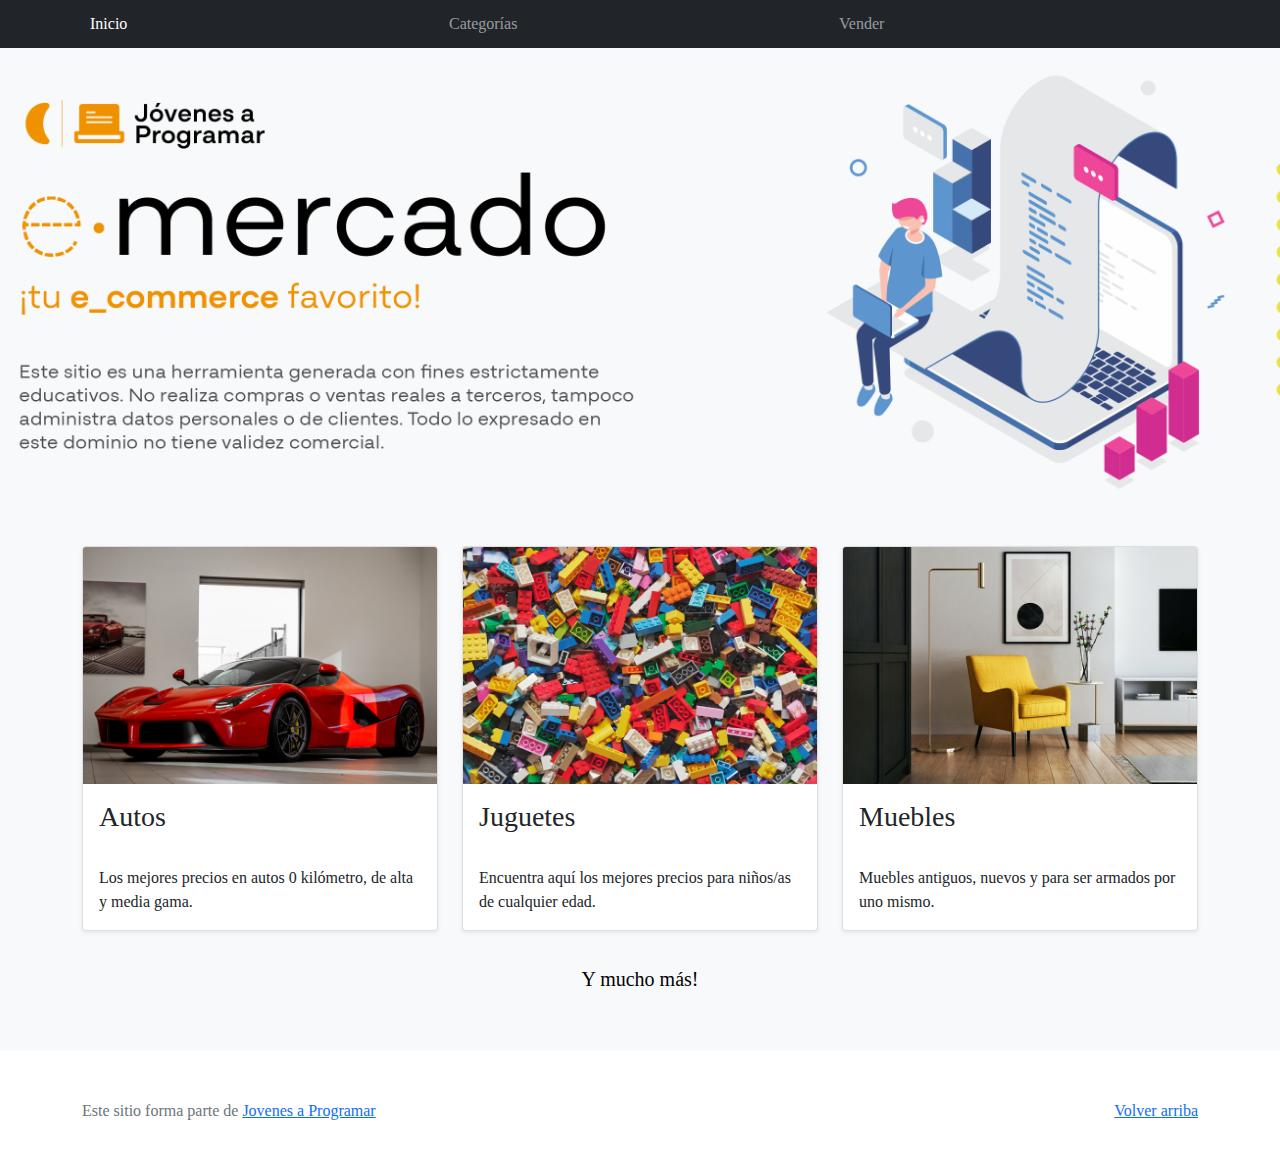
==== index.html @ 6482ea5a "first commit" ====
<!DOCTYPE html>
<html lang="es">

<head>
  <meta http-equiv="Content-Type" content="text/html; charset=UTF-8">
  <meta name="viewport" content="width=device-width, initial-scale=1, shrink-to-fit=no">
  <title>eMercado - Todo lo que busques está aquí</title>

  <link href="https://fonts.googleapis.com/css?family=Raleway:300,300i,400,400i,700,700i,900,900i" rel="stylesheet">
  <link href="css/bootstrap.min.css" rel="stylesheet">
  <link href="css/styles.css" rel="stylesheet">
</head>

<body>
  <nav class="navbar navbar-expand-lg navbar-dark bg-dark p-1">
    <div class="container">
      <button class="navbar-toggler" type="button" data-bs-toggle="collapse" data-bs-target="#navbarNav"
        aria-controls="navbarNav" aria-expanded="false" aria-label="Toggle navigation">
        <span class="navbar-toggler-icon"></span>
      </button>
      <div class="collapse navbar-collapse" id="navbarNav">
        <ul class="navbar-nav w-100 justify-content-between">
          <li class="nav-item">
            <a class="nav-link active" href="index.html">Inicio</a>
          </li>
          <li class="nav-item">
            <a class="nav-link" href="categories.html">Categorías</a>
          </li>
          <li class="nav-item">
            <a class="nav-link" href="sell.html">Vender</a>
          </li>
          <li class="nav-item">
          </li>
        </ul>
      </div>
    </div>
  </nav>
  <main>
    <div class="jumbotron text-center"></div>
    <div class="album py-5 bg-light">
      <div class="container">
        <div class="row">
          <div class="col-md-4">
            <div class="card mb-4 shadow-sm custom-card cursor-active" id="autos">
              <img class="bd-placeholder-img card-img-top" src="img/cars_index.jpg"
                alt="Imgagen representativa de la categoría 'Autos'">
              <h3 class="m-3">Autos</h3>
              <div class="card-body">
                <p class="card-text">Los mejores precios en autos 0 kilómetro, de alta y media gama.</p>
              </div>
            </div>
          </div>
          <div class="col-md-4">
            <div class="card mb-4 shadow-sm custom-card cursor-active" id="juguetes">
              <img class="bd-placeholder-img card-img-top" src="img/toys_index.jpg"
                alt="Imgagen representativa de la categoría 'Juguetes'">
              <h3 class="m-3">Juguetes</h3>
              <div class="card-body">
                <p class="card-text">Encuentra aquí los mejores precios para niños/as de cualquier edad.</p>
              </div>
            </div>
          </div>
          <div class="col-md-4">
            <div class="card mb-4 shadow-sm custom-card cursor-active" id="muebles">
              <img class="bd-placeholder-img card-img-top" src="img/furniture_index.jpg"
                alt="Imgagen representativa de la categoría 'Muebles'">
              <h3 class="m-3">Muebles</h3>
              <div class="card-body">
                <p class="card-text">Muebles antiguos, nuevos y para ser armados por uno mismo.</p>
              </div>
            </div>
          </div>
        </div>
        <div class="row">
          <a class="btn btn-light btn-lg btn-block" href="categories.html">Y mucho más!</a>
        </div>
      </div>
    </div>
  </main>
  <footer class="text-muted">
    <div class="container">
      <p class="float-end">
        <a href="#">Volver arriba</a>
      </p>
      <p>Este sitio forma parte de <a href="https://jovenesaprogramar.edu.uy/" target="_blank">Jovenes a Programar</a></p>
    </div>
  </footer>
  <script src="js/bootstrap.bundle.min.js"></script>
  <script src="js/index.js"></script>
  <script src="js/init.js"></script>
</body>

</html>
---- css/styles.css ----
.jumbotron,
.card-body,
.container,
.site-header {
  font-family: 'Verdana', serif !important;
}

.jumbotron .display-4 {
  font-weight: bold;
}

nav a {
  text-decoration: none;
}

.bd-placeholder-img {
  font-size: 1.125rem;
  text-anchor: middle;
  -webkit-user-select: none;
  -moz-user-select: none;
  -ms-user-select: none;
  user-select: none;
}

@media (min-width: 768px) {
  .bd-placeholder-img-lg {
    font-size: 3.5rem;
  }
}

.jumbotron {
  height: 50vh;
  padding: 5em inherit;
  margin-bottom: 0;
  background-color: #53C0FB;
  background: url('../img/cover_back.png');
  background-size: cover;
  background-position: center;
  background-repeat: no-repeat;
  color: black;
  font-weight: bold;
}

@media (min-width: 768px) {
  .jumbotron {
    padding-top: 6rem;
    padding-bottom: 6rem;
  }
}

.jumbotron p:last-child {
  margin-bottom: 0;
}

.jumbotron-heading {
  font-weight: 300;
}

.jumbotron .container {
  max-width: 40rem;
  background-color: rgba(255, 255, 255, 0.5);
  border-radius: 10px;
  text-shadow: 1px 1px 2px grey;
}

.jumbotron .lead {
  font-size: 38px;
}

footer {
  padding-top: 3rem;
  padding-bottom: 3rem;
}

footer p {
  margin-bottom: .25rem;
}

.site-header a {
  color: white;
  transition: ease-in-out color .15s;
}

.site-header .dropdown-menu a {
  color: black;
}

.dropzone {
  border: 2px dashed #0087F7;
  border-radius: 5px;
  background: white;
}

.img-fit {
  max-height: 100%;
}

.alert {
  position: fixed;
  top: 80px;
  width: 50%;
  left: 50%;
  transform: translate(-50%, 0);
}

.lds-ring {
  display: inline-block;
  position: relative;
  width: 64px;
  height: 64px;
  top: 50%;
  left: 50%;
}

.cursor-active {
  cursor: pointer;
}

.left {
  float: left;
  padding: 4px;
  background-color: rgba(255, 255, 255, 0.5);
}

.lds-ring div {
  box-sizing: border-box;
  display: block;
  position: absolute;
  width: 51px;
  height: 51px;
  margin: 6px;
  border: 6px solid #fff;
  border-radius: 50%;
  animation: lds-ring 1.2s cubic-bezier(0.5, 0, 0.5, 1) infinite;
  border-color: #fff transparent transparent transparent;
}

.lds-ring div:nth-child(1) {
  animation-delay: -0.45s;
}

.lds-ring div:nth-child(2) {
  animation-delay: -0.3s;
}

.lds-ring div:nth-child(3) {
  animation-delay: -0.15s;
}

@keyframes lds-ring {
  0% {
    transform: rotate(0deg);
  }

  100% {
    transform: rotate(360deg);
  }
}

.signin {
  width: 100%;
  max-width: 330px;
  padding: 15px;
  margin: auto;
}

#spinner-wrapper {
  position: fixed;
  background-color: rgba(0, 0, 0, 0.5);
  width: 100%;
  height: 100%;
  top: 0;
  left: 0;
  z-index: 1021;
  display: none;
}

main {
  min-height: calc(100vh - 210px);
}

a.custom-card,
a.custom-card:hover {
  color: inherit;
  text-decoration: inherit;
}

.checked {
  color: orange;
}
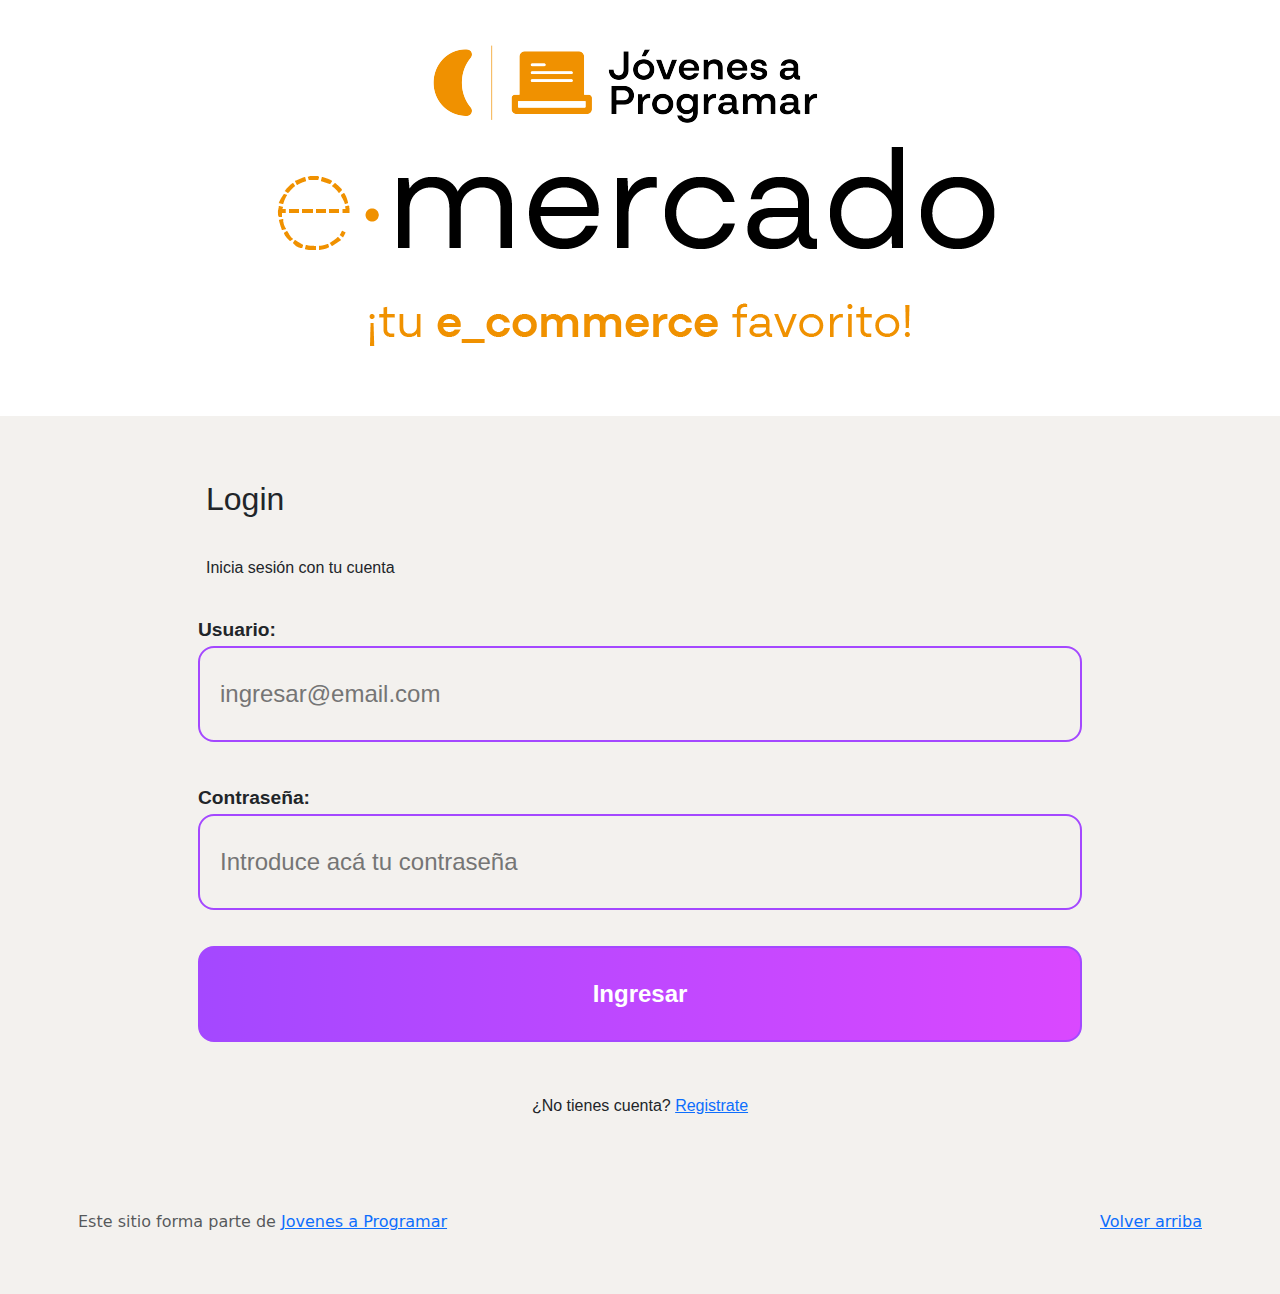
==== commit 1267df6f: "Merge branch 'main' into Lucía" ====
--- a/index.html
+++ b/index.html
@@ -29,7 +29,9 @@
           <li class="nav-item">
             <a class="nav-link" href="sell.html">Vender</a>
           </li>
-          <li class="nav-item">
+          <li class="nav-item"> 
+            <a id="user" class="nav-link"
+            href="#">Usuario</a>
           </li>
         </ul>
       </div>
--- a/css/styles.css
+++ b/css/styles.css
@@ -1,6 +1,61 @@
 .jumbotron,
 .card-body,
-.container,
+
+.login {
+  background-color: rgb(243, 241, 238);
+}
+
+header {
+  background-color: white;
+  width: 100%;
+  display: flex;
+  justify-content: center;
+}
+
+
+.mt-5 .container {
+  font-family: Verdana, Geneva, Tahoma, sans-serif;
+}
+
+.container h3{
+  font-style: normal;
+  font-size: 2rem;
+}
+
+.container h4 {
+  font-style: normal;
+  font-size: 1rem;
+}
+
+.container label {
+  font-weight: bold;
+  font-size: 1.2rem;
+}
+
+.container input{
+  border: 2px solid rgb(164,72,255);
+
+  width: 45rem;
+  max-width: 100vh;
+  height: 6rem;
+
+  background-color: rgb(243,241,238);
+  border-radius: 1rem;
+  padding: 20px;
+}
+
+.container button {
+
+  width: 45rem;
+  height: 6rem;
+  max-width: 50vh;
+  border-radius: 1rem;
+  background: linear-gradient(to right, #A448FF, #DA48FF);
+  color: white;
+  font-weight: bold;
+  border: 2px solid #A448FF;
+}
+
 .site-header {
   font-family: 'Verdana', serif !important;
 }
@@ -19,8 +74,11 @@
   -webkit-user-select: none;
   -moz-user-select: none;
   -ms-user-select: none;
-  user-select: none;
-}
+  user-select: none;}
+
+  .img-login {
+    justify-content: center;
+  }
 
 @media (min-width: 768px) {
   .bd-placeholder-img-lg {
@@ -187,4 +245,4 @@
 
 .checked {
   color: orange;
-}+}
